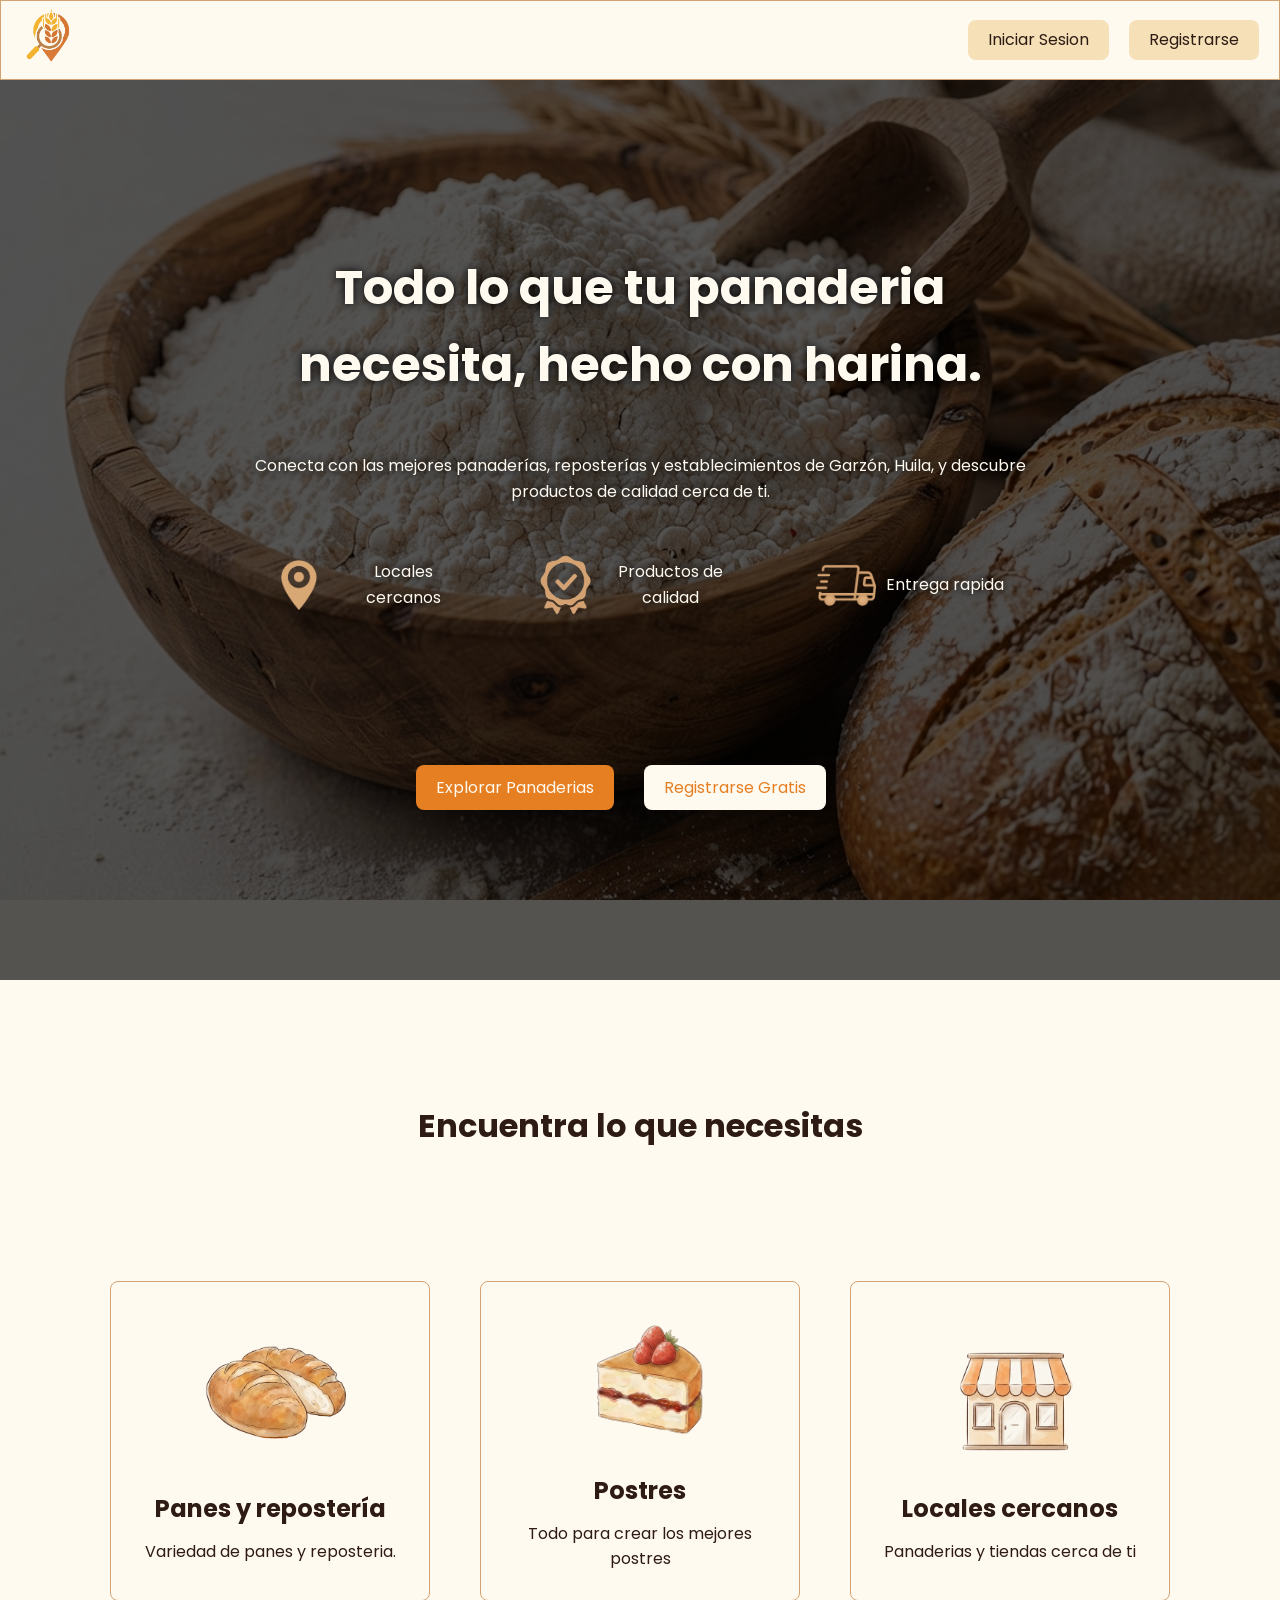
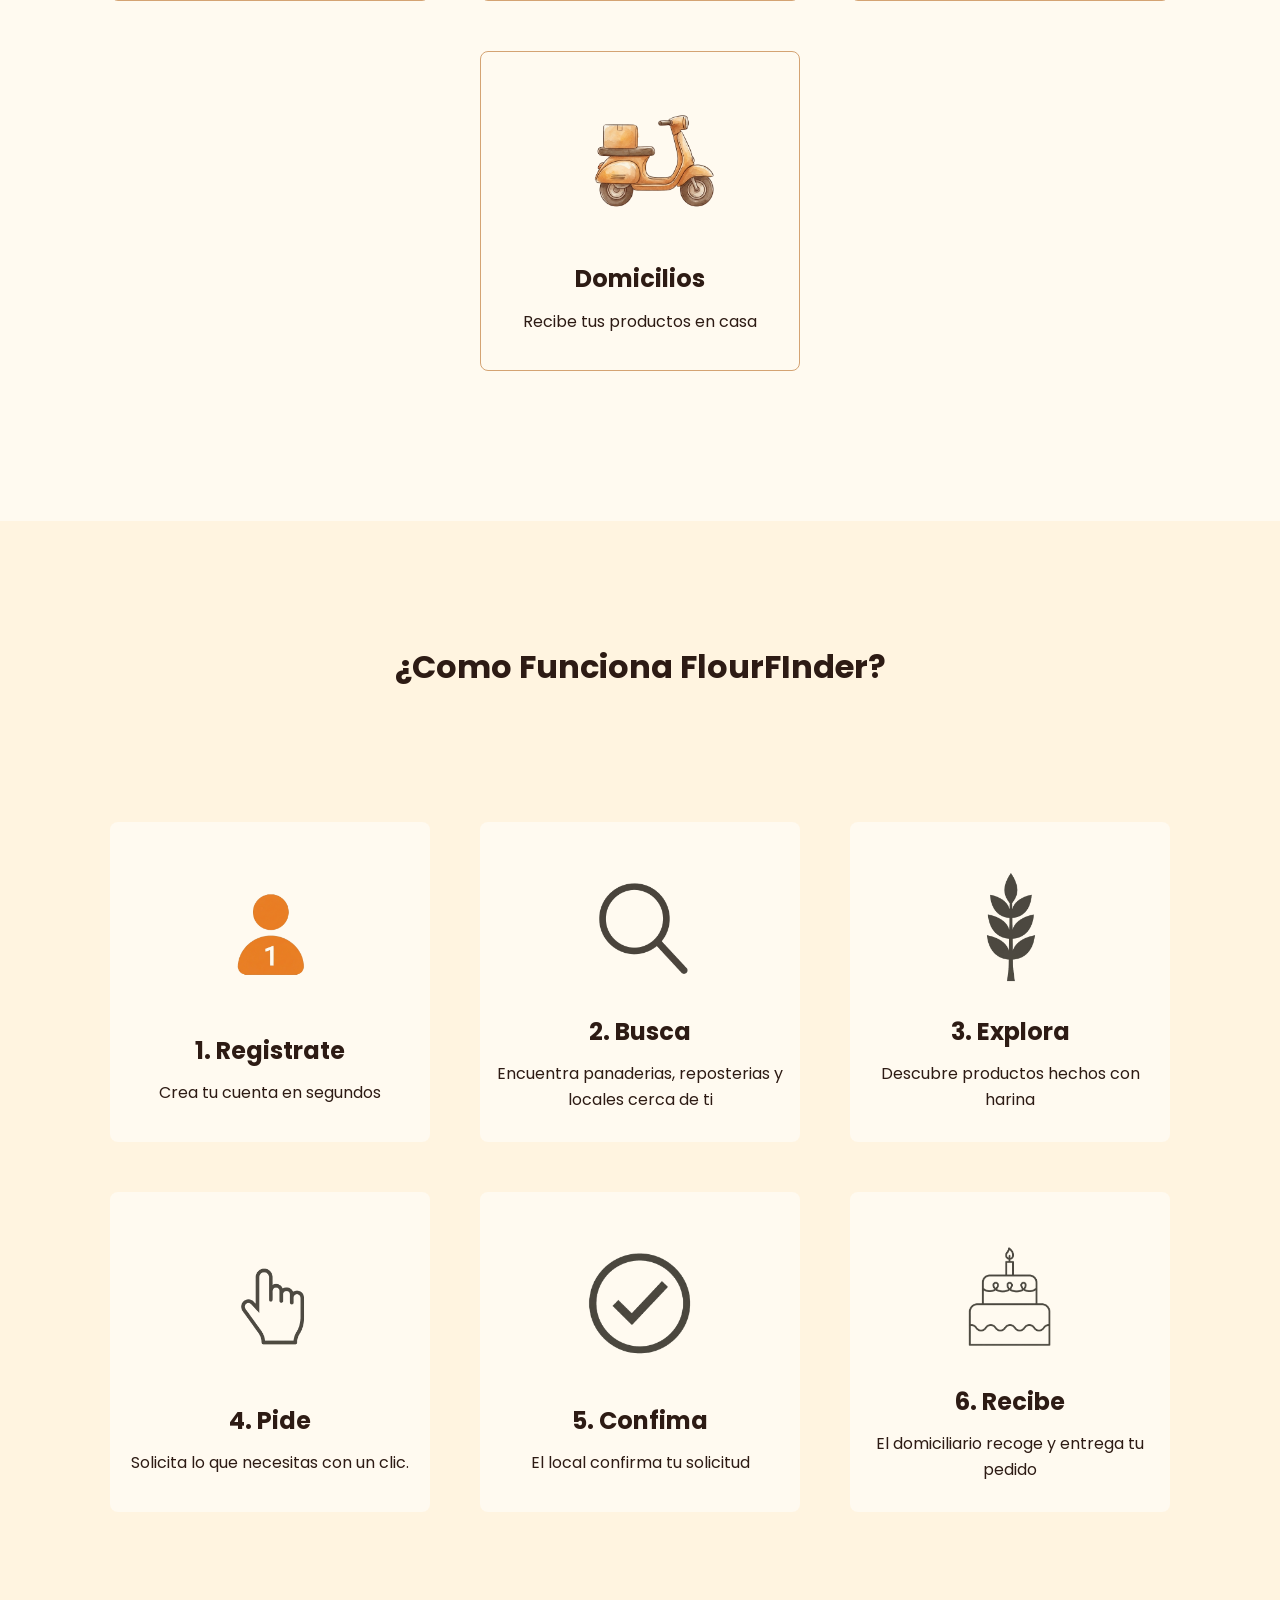
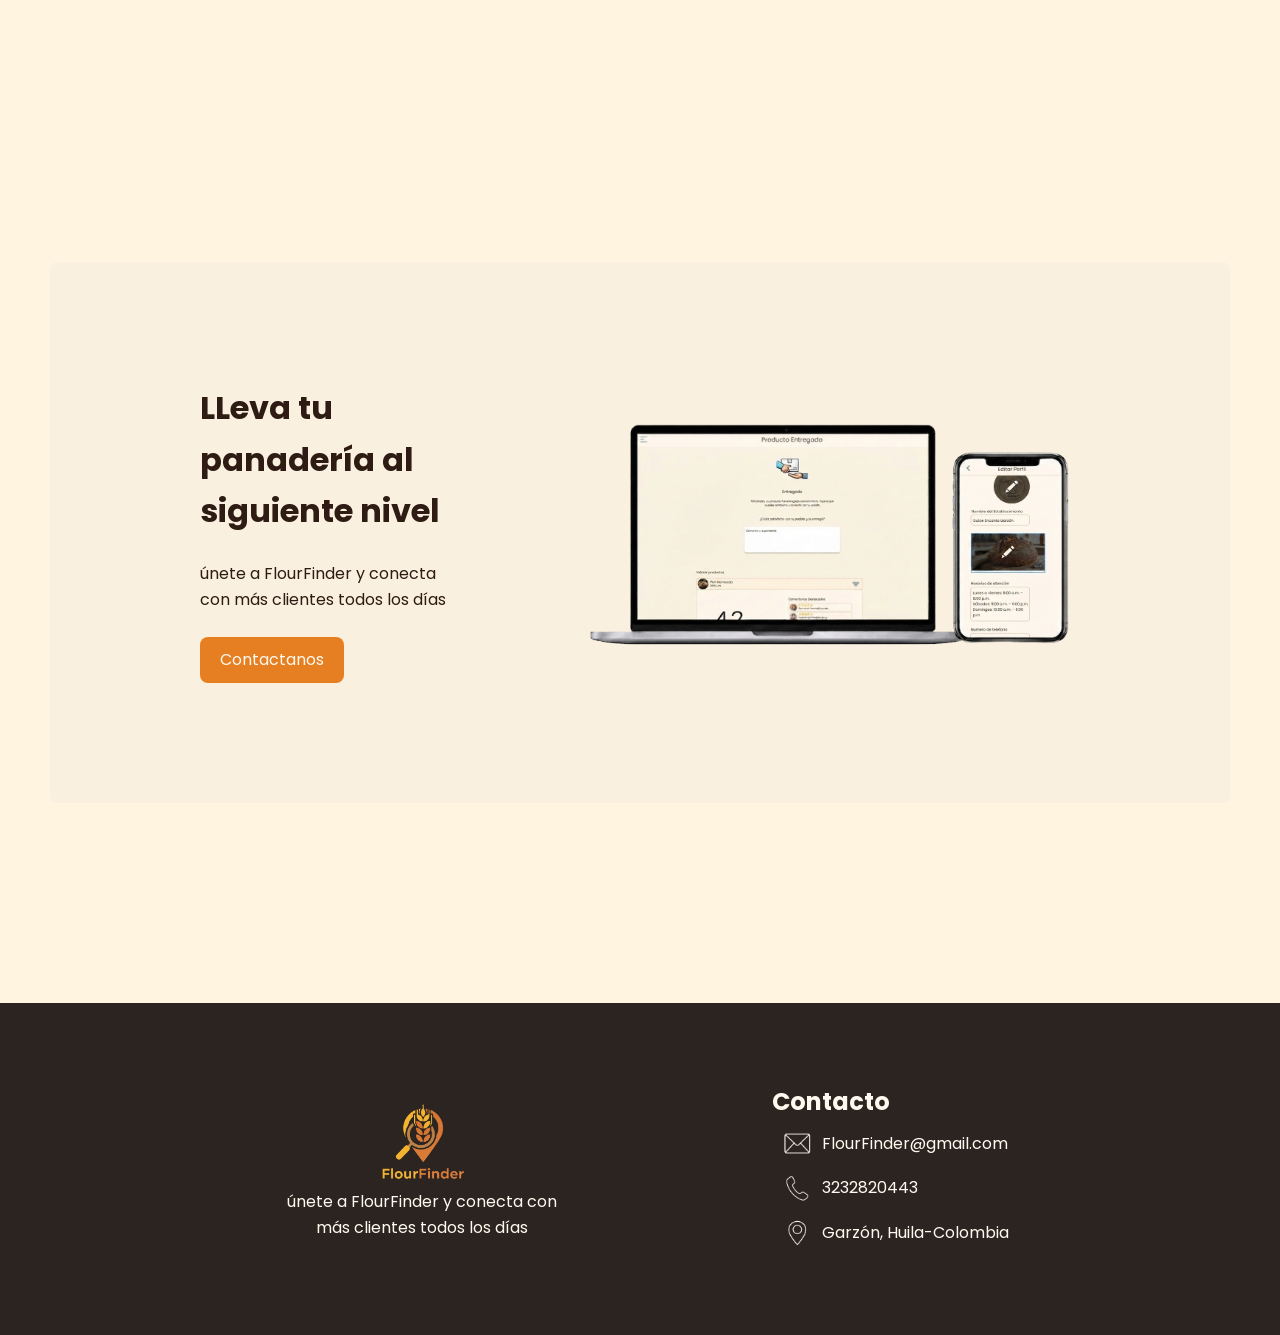
==== index.html @ d79b51ce "Primero Carga Proyecto sin acabar" ====
<!DOCTYPE html>
<html lang="es">

<head>
    <meta charset="UTF-8">
    <meta name="viewport" content="width=device-width, initial-scale=1.0">
    <link rel="preconnect" href="https://fonts.googleapis.com">
    <link rel="preconnect" href="https://fonts.gstatic.com" crossorigin>
    <link
        href="https://fonts.googleapis.com/css2?family=Poppins:ital,wght@0,100;0,200;0,300;0,400;0,500;0,600;0,700;0,800;0,900;1,100;1,200;1,300;1,400;1,500;1,600;1,700;1,800;1,900&display=swap"
        rel="stylesheet">
    <link rel="stylesheet" href="css/style.css">
    <title>FlourFinder</title>
</head>

<body>
    <!--Barra superior-->
    <header>
        <nav class="bar">
            <a href="#" class="enlase-inicio">
                <img src="img/MuyUtilizadas/FlourFinderLogo.png" alt="Logo FlourFinder">
            </a>
            <div class="opciones-botones">
                <a href="pages/iniciarSesion.html" class="a-btn">Iniciar Sesion</a>
                <a href="pages/registro.html" class="a-btn">Registrarse</a>
            </div>
        </nav>
    </header>
    <main>


        <!--Seccion Inicio-->

        <section id="section-inicio" class="section-inicio">
            <div class="tranparenciaOscura">
                <div class="contenedor-contenido">
                    <h1 class="titulo">Todo lo que tu panaderia necesita, hecho con harina.</h1>
                    <p class="description-principal">Conecta con las mejores panaderías, reposterías y establecimientos
                        de
                        Garzón, Huila, y descubre productos de calidad cerca de ti.</p>
                    <div class="mini-cualidades">
                        <div class="cualidad">
                            <img src="img/landingPage/IconoUbicacion.png" alt="">
                            <p>Locales cercanos</p>
                        </div>
                        <div class="cualidad">
                            <img src="img/landingPage/IconoVerificado.png" alt="">
                            <p>Productos de calidad</p>
                        </div>
                        <div class="cualidad">
                            <img src="img/landingPage/carroDeEntregas.png" alt="">
                            <p>Entrega rapida</p>
                        </div>
                    </div>
                    <div class="principal-buttons">
                        <a href="#" id="btn1" class="a-btn">Explorar Panaderias</a>
                        <a href="pages/registro.html" id="btn2" class="a-btn">Registrarse Gratis</a>>
                    </div>
                </div>
            </div>
        </section>



        <!--Sección Explora-->

        <section id="explora" class="section-explora">
            <h2>Encuentra lo que necesitas</h2>
            <div class="contenido">
                <div class="target">
                    <img src="img/landingPage/explora/PanLogo.png" alt="">
                    <div class="contenido-textual">
                        <h3>Panes y repostería</h3>
                        <p>Variedad de panes y reposteria.</p>
                    </div>
                </div>
                <div class="target">
                    <img src="img/landingPage/explora/Tortalogo.png" alt="">
                    <div class="contenido-textual">
                        <h3>Postres</h3>
                        <p>Todo para crear los mejores postres</p>
                    </div>
                </div>
                <div class="target">
                    <img src="img/landingPage/explora/EstablecimientoExploararimg.png" alt="">
                    <div class="contenido-textual">
                        <h3>Locales cercanos</h3>
                        <p>Panaderias y tiendas cerca de ti</p>
                    </div>
                </div>
                <div class="target">
                    <img src="img/landingPage/explora/MotoLogo.png" alt="">
                    <div class="contenido-textual">
                        <h3>Domicilios</h3>
                        <p>Recibe tus productos en casa</p>
                    </div>
                </div>
            </div>
        </section>


        <!--Como Funciona-->

        <section id="funcionamiento" class="section-funcionamiento">
            <h2>¿Como Funciona FlourFInder?</h2>
            <div class="contenido">
                <div class="target">
                    <img src="img/landingPage/funcionamiento/iconoPersona.png" alt="">
                    <div class="contenido-textual">
                        <h3>1. Registrate</h3>
                        <p>Crea tu cuenta en segundos</p>
                    </div>
                </div>
                <div class="target">
                    <img src="img/landingPage/funcionamiento/iconSearch.png" alt="">
                    <div class="contenido-textual">
                        <h3>2. Busca</h3>
                        <p>Encuentra panaderias, reposterias y locales cerca de ti</p>
                    </div>
                </div>
                <div class="target">
                    <img src="img/landingPage/funcionamiento/iconTrigo.png" alt="">
                    <div class="contenido-textual">
                        <h3>3. Explora</h3>
                        <p>Descubre productos hechos con harina</p>
                    </div>
                </div>
                <div class="target">
                    <img src="img/landingPage/funcionamiento/dedoSeleccionar.png" alt="">
                    <div class="contenido-textual">
                        <h3>4. Pide</h3>
                        <p>Solicita lo que necesitas con un clic.</p>
                    </div>
                </div>
                <div class="target">
                    <img src="img/landingPage/funcionamiento/check.png" alt="">
                    <div class="contenido-textual">
                        <h3>5. Confima</h3>
                        <p>El local confirma tu solicitud</p>
                    </div>
                </div>
                <div class="target">
                    <img src="img/landingPage/funcionamiento/IconPastel.png" alt="">
                    <div class="contenido-textual">
                        <h3>6. Recibe</h3>
                        <p>El domiciliario recoge y entrega tu pedido</p>
                    </div>
                </div>
            </div>
        </section>



        <!--Seccion Contactanos-->

        <section id="contactanos" class="section-contactanos">
            <div class="contenido">
                <div class="contenido-textual">
                    <h2>LLeva tu panadería al siguiente nivel</h2>
                    <p>únete a FlourFinder y conecta con más clientes todos los días</p>
                    <a href="#" class="a-btn">Contactanos</a>
                </div>
                <div class="div-img">
                    <img src="img/landingPage/contactanos/imgDispositivosFlourFinder.png" alt="">
                </div>
            </div>
        </section>
    </main>


    <!--Footer-->

    <footer>
        <div class="text-invitacion">
            <img src="img/MuyUtilizadas/FlourFinder.png" alt="">
            <p>únete a FlourFinder y conecta con más clientes todos los días</p>
        </div>
        <div class="formas-contacto">
            <h3>Contacto</h3>
            <div class="contacto">
                <img src="img/landingPage/footer/iconoGmail.png" alt="">
                <p>FlourFinder@gmail.com</p>
            </div>
            <div class="contacto">
                <img src="img/landingPage/footer/iconTelefono.png" alt="">
                <p>3232820443</p>
            </div>
            <div class="contacto">
                <img src="img/landingPage/footer/iconoUbicacion.png" alt="">
                <p>Garzón, Huila-Colombia</p>
            </div>
        </div>
    </footer>
</body>

</html>
---- css/style.css ----
html {
    font-size: 16px;
}

*{
    box-sizing: border-box;
    margin: 0;
    padding: 0;
}

body {
    font-family: "Poppins", sans-serif;
    font-weight: 400;
    font-size: 1rem;
    background-color: #FFFAF0;
    color: #2D1B14;
    line-height: 1.6;
}

button, input {
    font-size: inherit;
}

/*----------Landing Page--------------*/


/*Barra de navegación*/

.bar {
    position: fixed;
    background-color: #FFFAF0;
    width: 100%;
    display: flex;
    justify-content: space-between;
    align-items: center;
    padding: 10px 20px;
    border: 1px solid #D4A373;
    z-index: 99;
    height: 80px;
}

.bar .enlase-inicio {
    max-width: 60px;
    width: 100%;
    opacity: 0;
    animation: aparecer 1s ease forwards;
    animation-delay: 0.5s;
    transition: 0.5s ease;
}

.bar .enlase-inicio:hover{
    scale: 1.05;
}

.bar .enlase-inicio img{
    width: 100%;
    object-fit: contain;
}

.bar .opciones-botones {
    display: flex;
    justify-content: space-evenly;
    align-items: center;
    gap: 20px;
    opacity: 0;
    animation: aparecer 1s ease forwards;
    animation-delay: 0.5s;
}

.bar .opciones-botones .a-btn{
    text-decoration: none;
    padding: 7px 20px;
    border-radius: 8px;
    font-size: 1rem;
    background-color: #F5E0B7;
    color: inherit;
    transition: 0.5s ease;
}

.bar .opciones-botones .a-btn:hover{
    transform: scale(1.05);
    box-shadow: 0 4px 10px #2D1B1426;
    background-color: #e4c9a5;
}



/*Seccion Inicio*/

main {
    padding-top: 80px;
}

.section-inicio {
    background-image: url(/img/landingPage/FondoPrincipal.jpeg);
    background-attachment: fixed;
    background-size: cover;
    background-position: center;
    min-height: 100vh;
}

.section-inicio .tranparenciaOscura{
    background-color: #000a;
    min-width: 100%;
    min-height: 100vh;
    display: flex;
    justify-content: center;
    align-items: center;
    padding: 90px 5px;
}

.section-inicio .tranparenciaOscura .contenedor-contenido {
    max-width: 800px;
    width: 100%;
    min-height: 100 svh;
    display: flex;
    flex-direction: column;
    align-items: center;
    justify-content: center;
    gap: 50px;
    opacity: 0;
    animation: aparecer 1s ease forwards;
    animation-delay: 0.5s;
}

.section-inicio .tranparenciaOscura .contenedor-contenido .titulo {
    color: #FFFAF0;
    text-align: center;
    font-size: 3rem;
    text-shadow: 0 0 10px #000;
}

.section-inicio .tranparenciaOscura .contenedor-contenido .description-principal{
    color: #FFFAF0;
    text-align: center;
    text-shadow: 0 0 10px #000;
}

.section-inicio .tranparenciaOscura .contenedor-contenido .mini-cualidades {
    display: flex;
    gap: 70px;
}

.section-inicio .tranparenciaOscura .contenedor-contenido .mini-cualidades .cualidad {
    display: flex;
    justify-content: center;
    align-items: center;
    width: 200px;
    gap: 10px;
}

.section-inicio .tranparenciaOscura .contenedor-contenido .mini-cualidades .cualidad img{
    width: 60px;
    height: 60px;
    object-fit: contain;
}

.section-inicio .tranparenciaOscura .contenedor-contenido .mini-cualidades .cualidad p{
    color: #FFFAF0;
    text-align: center;
    text-shadow: 0 0 10px #000;
}

.section-inicio .tranparenciaOscura .contenedor-contenido .principal-buttons {
    display: flex;
    text-align: center;
    align-items: center;
    gap: 30px;
    margin-top: 100px;
}

.section-inicio .tranparenciaOscura .contenedor-contenido .principal-buttons .a-btn{
    padding: 10px 20px;
    border: none;
    border-radius: 8px;
    font-size: 1rem;
    transition: 0.5s ease;
    text-decoration: none;
}

.section-inicio .tranparenciaOscura .contenedor-contenido .principal-buttons .a-btn:hover {
    transform: scale(1.08);
    box-shadow: 0 4px 10px #2D1B1426;
}

.section-inicio .tranparenciaOscura .contenedor-contenido .principal-buttons #btn1 {
    background-color: #E67E22;
    color: #FFFAF0;
}

.section-inicio .tranparenciaOscura .contenedor-contenido .principal-buttons #btn2 {
    background-color: #FFFAF0;
    color: #E67E22;
} 



/*Seccion Explora*/

.section-explora {
    display: flex;
    flex-direction: column;
    justify-content: center;
    align-items: center;
    gap: 100px;
    padding: 120px 10px;
}

.section-explora h2{
    font-size: 2rem;
    opacity: 0;
    animation: aparecer 1s ease forwards;
    animation-delay: 0.5s;
}

.section-explora .contenido{
    display: flex;
    justify-content: center;
    align-items: center;
    flex-wrap: wrap;
    gap: 50px;
    padding: 30px 10px;
    width: 100%;
}

.section-explora .contenido .target{
    display: grid;
    grid-template-columns: 1fr;
    gap: 10px;
    border: 1px solid #D4A373;
    padding: 30px 15px;
    border-radius: 8px;
    transition: 0.5s ease;
    opacity: 0;
    animation: aparecer 1s ease forwards;
    animation-delay: 0.5s;
    width: 320px;
    height: 320px;
}

.section-explora .contenido .target:hover{
    scale: 1.05;
}

.section-explora .contenido .target img{
    max-width: 300px;
    width: 100%;
    height: 150px;
    object-fit: contain;
    margin: auto;
}

.section-explora .contenido .target .contenido-textual{
    display: flex;
    flex-direction: column;
    justify-content: center;
    align-items: center;
    gap: 10px;
}

.section-explora .contenido .target .contenido-textual h3 {
    text-align: center;
    font-size: 1.5rem;
}

.section-explora .contenido .target .contenido-textual p {
    text-align: center;
}


/*Section Funcionamiento*/


.section-funcionamiento {
    background-color: #FFF4E0;
    display: flex;
    flex-direction: column;
    justify-content: center;
    align-items: center;
    gap: 100px;
    padding: 120px 10px;
}

.section-funcionamiento h2{
    font-size: 2rem;
    opacity: 0;
    animation: aparecer 1s ease forwards;
    animation-delay: 0.5s;
}

.section-funcionamiento .contenido{
    display: flex;
    justify-content: center;
    align-items: center;
    flex-wrap: wrap;
    gap: 50px;
    padding: 30px 10px;
    width: 100%;
}

.section-funcionamiento .contenido .target{
    background-color: #FFFAF0;
    display: grid;
    grid-template-columns: 1fr;
    gap: 10px;
    padding: 30px 15px;
    border-radius: 8px;
    transition: 0.5s ease;
    opacity: 0;
    animation: aparecer 1s ease forwards;
    animation-delay: 0.5s;
    width: 320px;
    height: 320px;
}

.section-funcionamiento .contenido .target:hover{
    scale: 1.05;
}

.section-funcionamiento .contenido .target img{
    max-width: 300px;
    width: 100%;
    height: 150px;
    object-fit: contain;
    margin: auto;
}

.section-funcionamiento .contenido .target .contenido-textual{
    display: flex;
    flex-direction: column;
    justify-content: center;
    align-items: center;
    gap: 10px;
}

.section-funcionamiento .contenido .target .contenido-textual h3 {
    text-align: center;
    font-size: 1.5rem;
}

.section-funcionamiento .contenido .target .contenido-textual p{
    text-align: center;
}




/*Seccion contactanos*/

.section-contactanos{
    background-color: #FFF4E0;
    display: flex;
    justify-content: center;
    align-items: center;
    padding: 200px 50px;
}

.section-contactanos .contenido{
    display: flex;
    background-color: #FAF0DF;
    gap: 120px;
    justify-content: center;
    align-items: center;
    padding: 120px 150px;
    border-radius: 8px;
    opacity: 0;
    animation: aparecer 1s ease forwards;
    animation-delay: 0.5s;
}

.section-contactanos .contenido .contenido-textual{
    display: flex;
    flex-direction: column;
    align-items: start;
    max-width: 350px;
    gap: 25px;
}

.section-contactanos .contenido .contenido-textual h2{
    font-size: 2rem;
}

.section-contactanos .contenido .contenido-textual .a-btn{
    font-size: 1rem;
    padding: 10px 20px;
    border: none;
    border-radius: 8px;
    background-color: #E67E22;
    color: #FFFAF0;
    transition: 0.5s;
    text-decoration: none;
}

.section-contactanos .contenido .contenido-textual .a-btn:hover{
    transform: scale(1.05);
    box-shadow: 0 4px 10px #2D1B1426;
}

.section-contactanos .contenido .div-img{
    display: flex;
    align-items: center;
    justify-content: center;
}

.section-contactanos .contenido .div-img img{
    width: 500px;
}


/*Footer*/

footer{
    background-color: #2C2420;
    display: flex;
    justify-content: center;
    align-items: center;
    gap: 200px;
    padding: 80px 5px;
}

footer .text-invitacion{
    display: flex;
    flex-direction: column;
    justify-content: center;
    align-items: center;
    width: 300px;
    opacity: 0;
    animation: aparecer 1s ease forwards;
    animation-delay: 0.5s;
}

footer .text-invitacion img{
    width: 100px;
    object-fit: contain;
}

footer .text-invitacion p{
    color: #FFFAF0;
    text-align: center;
}

footer .formas-contacto {
    display: flex;
    flex-direction: column;
    justify-content: center;
    align-items: flex-start;
    opacity: 0;
    animation: aparecer 1s ease forwards;
    animation-delay: 0.5s;
}

footer .formas-contacto h3{
    color: #FFFAF0;
    font-size: 1.5rem;
}

footer .formas-contacto .contacto {
    display: flex;
    align-items: center;
    justify-content: center;
}

footer .formas-contacto .contacto img{
    width: 50px;
    object-fit: contain;
}

footer .formas-contacto .contacto p{
    color: #FFFAF0;
}










/*----------Animaciones--------------*/

@keyframes aparecer {
    from {
        opacity: 0;
        transform: translateY(20px);
    }

    to {
        opacity: 1;
        transform: translateY(0);
    }
}
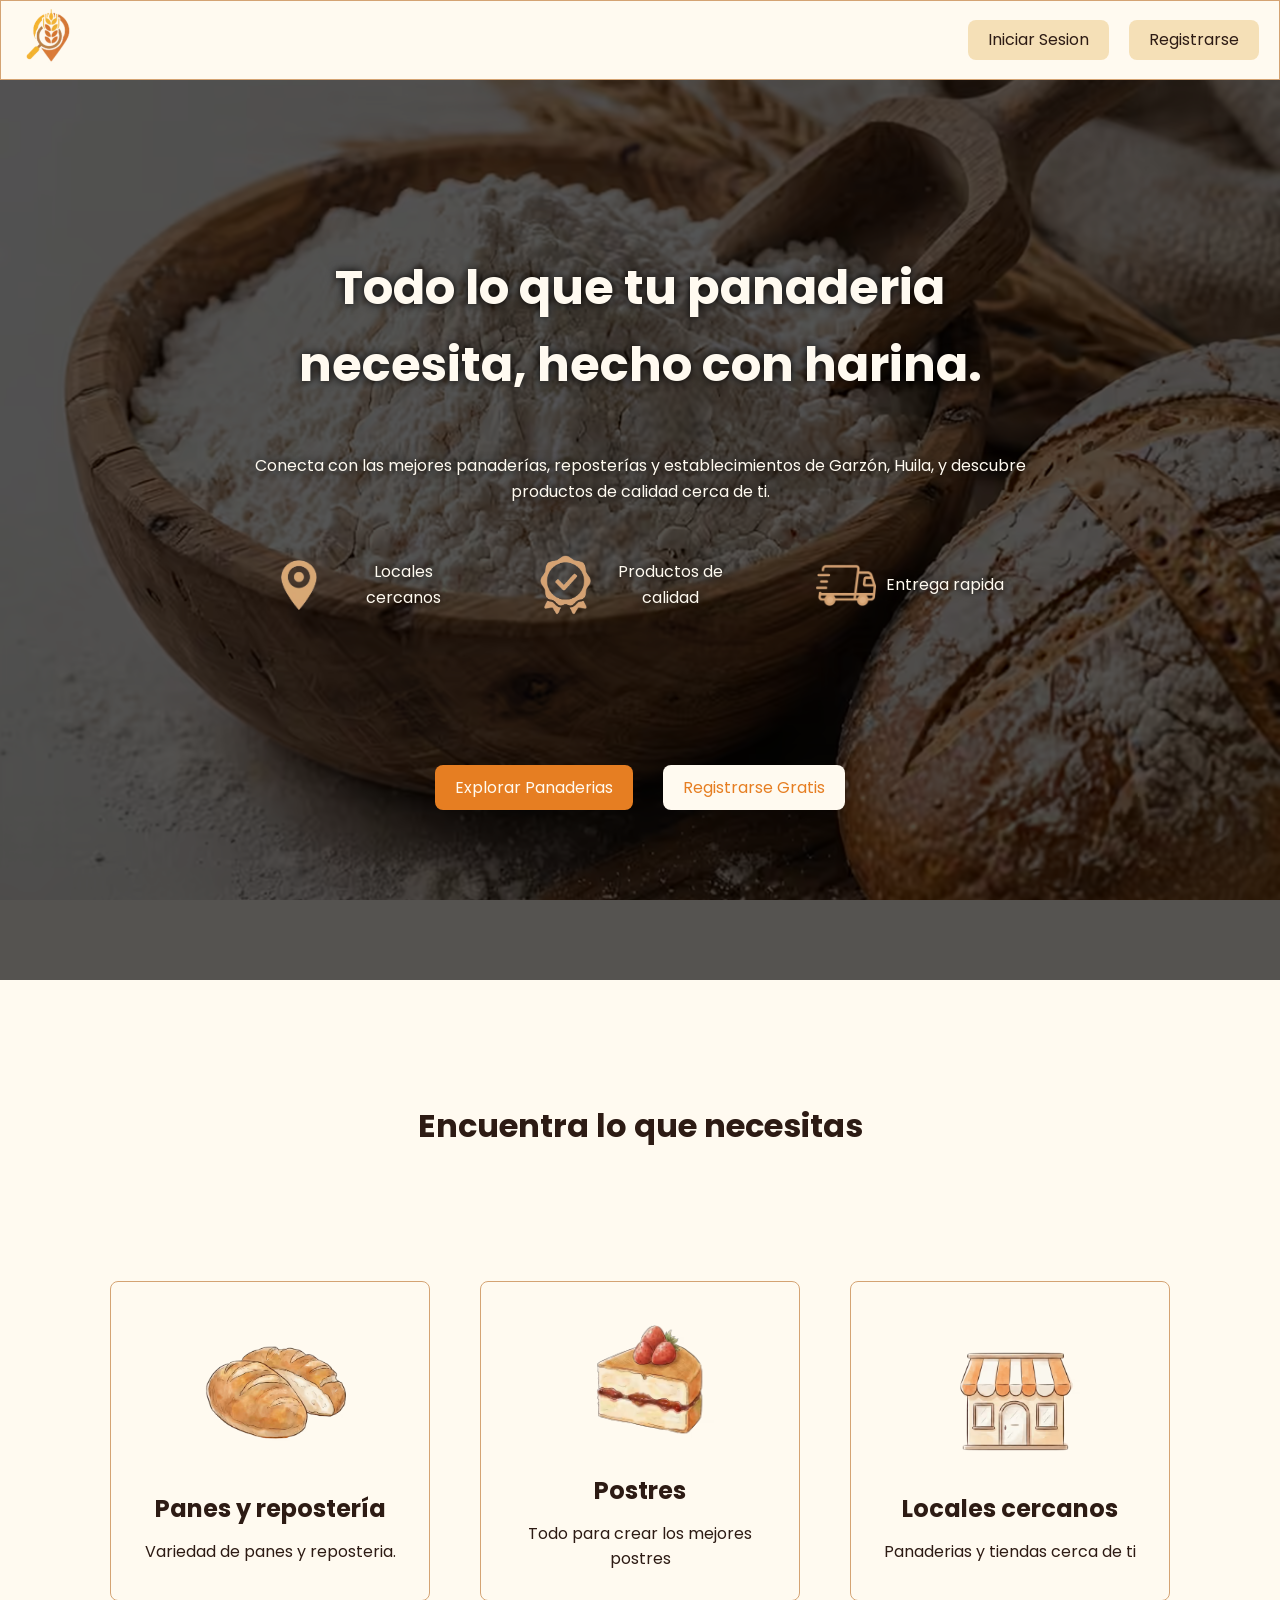
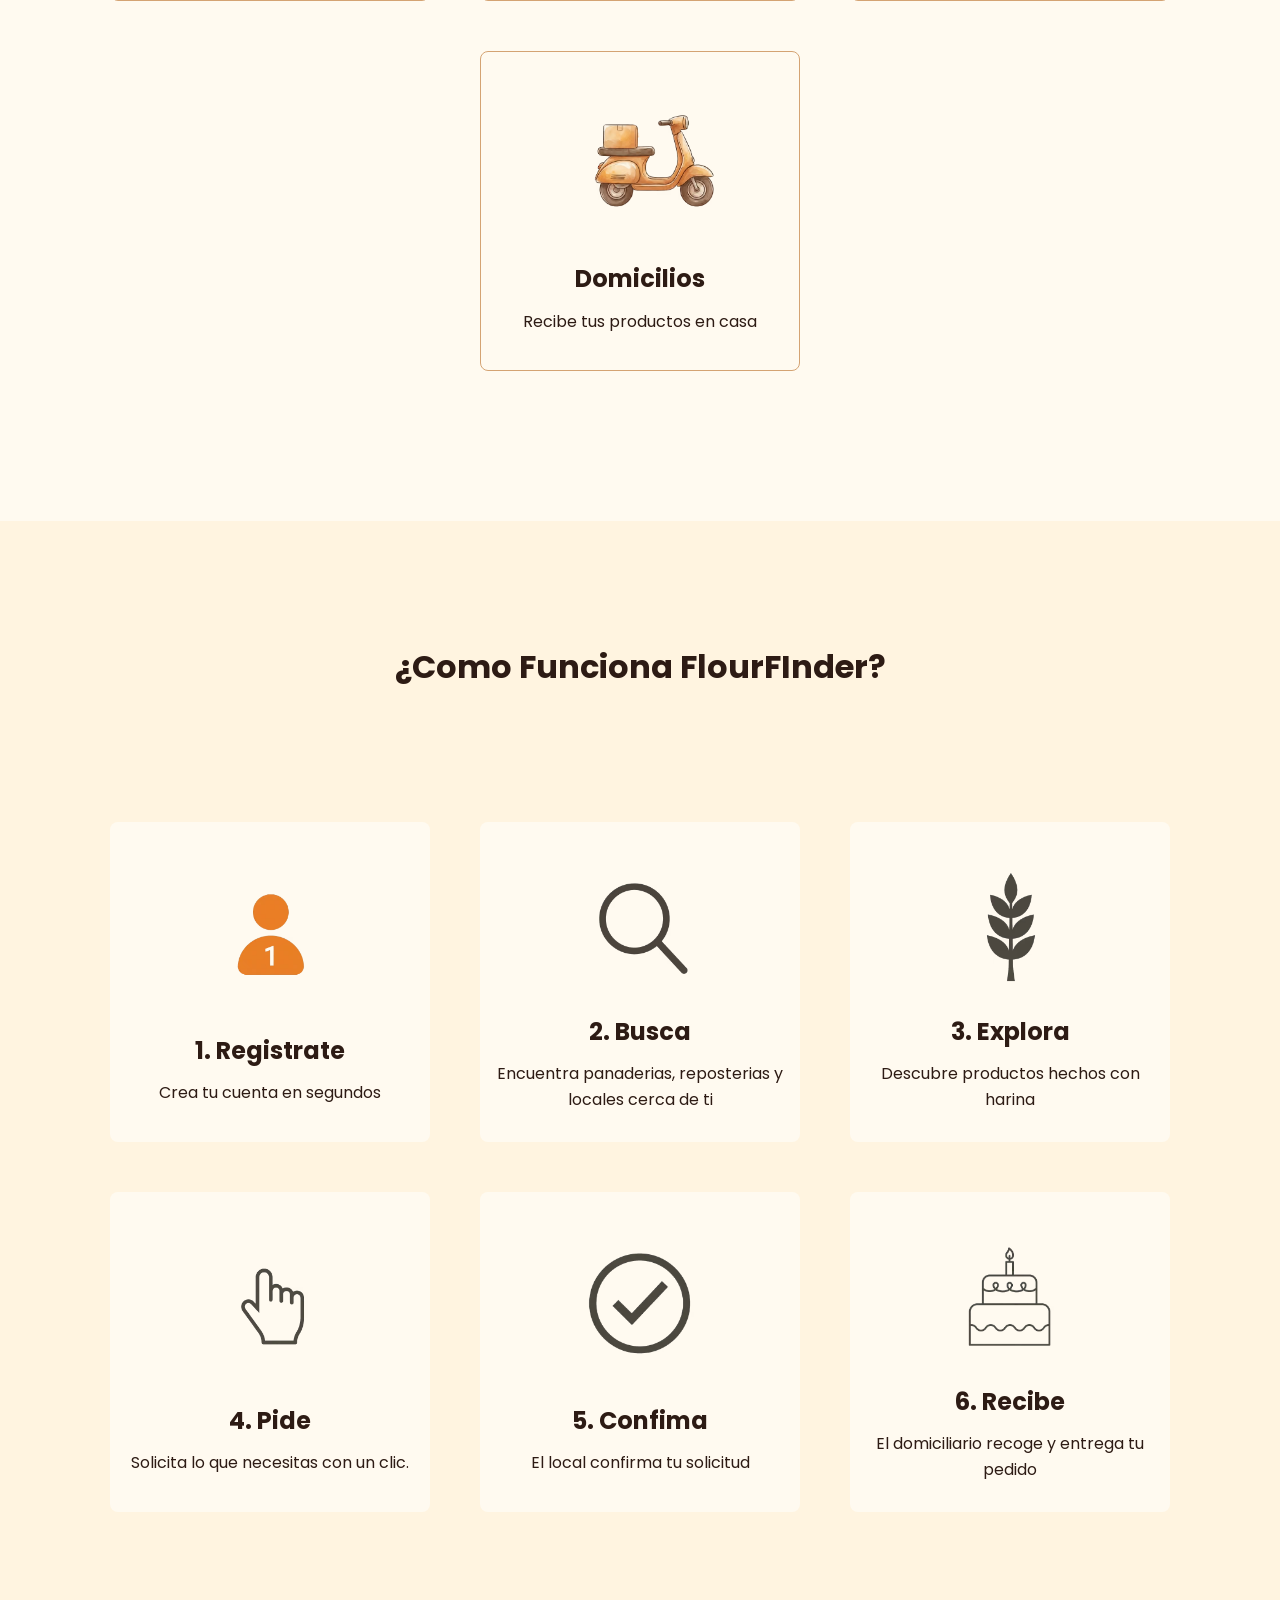
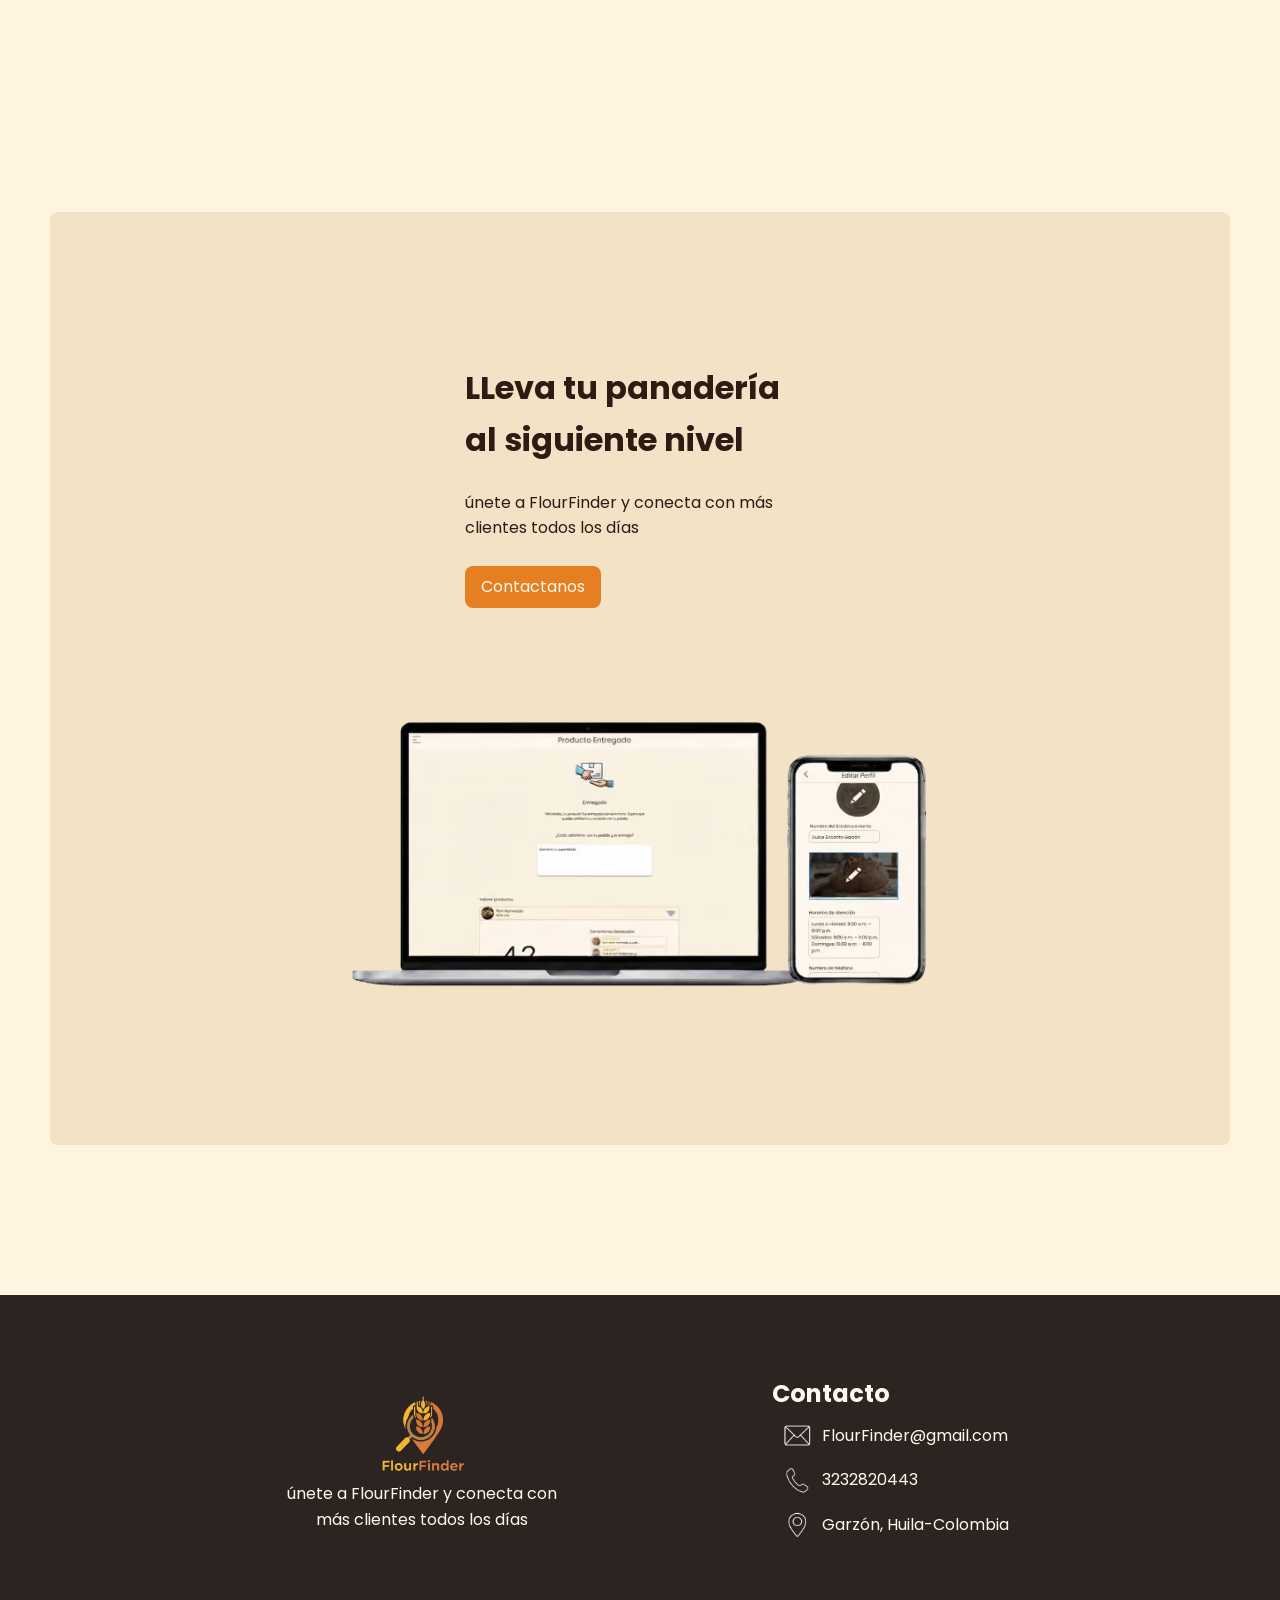
==== commit 45796f41: "Se terminó el JS de registro e inicio de sesión con sus respectivas secciones. Se agregó una nueva p" ====
--- a/index.html
+++ b/index.html
@@ -18,7 +18,7 @@
     <header>
         <nav class="bar">
             <a href="#" class="enlase-inicio">
-                <img src="img/MuyUtilizadas/FlourFinderLogo.png" alt="Logo FlourFinder">
+                <img src="img/MuyUtilizadas/FlourFinderLogo.avif" alt="Logo FlourFinder">
             </a>
             <div class="opciones-botones">
                 <a href="pages/iniciarSesion.html" class="a-btn">Iniciar Sesion</a>
@@ -40,21 +40,21 @@
                         Garzón, Huila, y descubre productos de calidad cerca de ti.</p>
                     <div class="mini-cualidades">
                         <div class="cualidad">
-                            <img src="img/landingPage/IconoUbicacion.png" alt="">
+                            <img src="img/landingPage/IconoUbicacion.avif" alt="">
                             <p>Locales cercanos</p>
                         </div>
                         <div class="cualidad">
-                            <img src="img/landingPage/IconoVerificado.png" alt="">
+                            <img src="img/landingPage/IconoVerificado.avif" alt="">
                             <p>Productos de calidad</p>
                         </div>
                         <div class="cualidad">
-                            <img src="img/landingPage/carroDeEntregas.png" alt="">
+                            <img src="img/landingPage/carroDeEntregas.avif" alt="">
                             <p>Entrega rapida</p>
                         </div>
                     </div>
                     <div class="principal-buttons">
                         <a href="#" id="btn1" class="a-btn">Explorar Panaderias</a>
-                        <a href="pages/registro.html" id="btn2" class="a-btn">Registrarse Gratis</a>>
+                        <a href="pages/registro.html" id="btn2" class="a-btn">Registrarse Gratis</a>
                     </div>
                 </div>
             </div>
@@ -68,28 +68,28 @@
             <h2>Encuentra lo que necesitas</h2>
             <div class="contenido">
                 <div class="target">
-                    <img src="img/landingPage/explora/PanLogo.png" alt="">
+                    <img src="img/landingPage/explora/PanLogo.avif" alt="">
                     <div class="contenido-textual">
                         <h3>Panes y repostería</h3>
                         <p>Variedad de panes y reposteria.</p>
                     </div>
                 </div>
                 <div class="target">
-                    <img src="img/landingPage/explora/Tortalogo.png" alt="">
+                    <img src="img/landingPage/explora/Tortalogo.avif" alt="">
                     <div class="contenido-textual">
                         <h3>Postres</h3>
                         <p>Todo para crear los mejores postres</p>
                     </div>
                 </div>
                 <div class="target">
-                    <img src="img/landingPage/explora/EstablecimientoExploararimg.png" alt="">
+                    <img src="img/landingPage/explora/EstablecimientoExploararimg.avif" alt="">
                     <div class="contenido-textual">
                         <h3>Locales cercanos</h3>
                         <p>Panaderias y tiendas cerca de ti</p>
                     </div>
                 </div>
                 <div class="target">
-                    <img src="img/landingPage/explora/MotoLogo.png" alt="">
+                    <img src="img/landingPage/explora/MotoLogo.avif" alt="">
                     <div class="contenido-textual">
                         <h3>Domicilios</h3>
                         <p>Recibe tus productos en casa</p>
@@ -105,42 +105,42 @@
             <h2>¿Como Funciona FlourFInder?</h2>
             <div class="contenido">
                 <div class="target">
-                    <img src="img/landingPage/funcionamiento/iconoPersona.png" alt="">
+                    <img src="img/landingPage/funcionamiento/iconoPersona.avif" alt="">
                     <div class="contenido-textual">
                         <h3>1. Registrate</h3>
                         <p>Crea tu cuenta en segundos</p>
                     </div>
                 </div>
                 <div class="target">
-                    <img src="img/landingPage/funcionamiento/iconSearch.png" alt="">
+                    <img src="img/landingPage/funcionamiento/iconSearch.avif" alt="">
                     <div class="contenido-textual">
                         <h3>2. Busca</h3>
                         <p>Encuentra panaderias, reposterias y locales cerca de ti</p>
                     </div>
                 </div>
                 <div class="target">
-                    <img src="img/landingPage/funcionamiento/iconTrigo.png" alt="">
+                    <img src="img/landingPage/funcionamiento/iconTrigo.avif" alt="">
                     <div class="contenido-textual">
                         <h3>3. Explora</h3>
                         <p>Descubre productos hechos con harina</p>
                     </div>
                 </div>
                 <div class="target">
-                    <img src="img/landingPage/funcionamiento/dedoSeleccionar.png" alt="">
+                    <img src="img/landingPage/funcionamiento/dedoSeleccionar.avif" alt="">
                     <div class="contenido-textual">
                         <h3>4. Pide</h3>
                         <p>Solicita lo que necesitas con un clic.</p>
                     </div>
                 </div>
                 <div class="target">
-                    <img src="img/landingPage/funcionamiento/check.png" alt="">
+                    <img src="img/landingPage/funcionamiento/check.avif" alt="">
                     <div class="contenido-textual">
                         <h3>5. Confima</h3>
                         <p>El local confirma tu solicitud</p>
                     </div>
                 </div>
                 <div class="target">
-                    <img src="img/landingPage/funcionamiento/IconPastel.png" alt="">
+                    <img src="img/landingPage/funcionamiento/IconPastel.avif" alt="">
                     <div class="contenido-textual">
                         <h3>6. Recibe</h3>
                         <p>El domiciliario recoge y entrega tu pedido</p>
@@ -161,7 +161,7 @@
                     <a href="#" class="a-btn">Contactanos</a>
                 </div>
                 <div class="div-img">
-                    <img src="img/landingPage/contactanos/imgDispositivosFlourFinder.png" alt="">
+                    <img src="img/landingPage/contactanos/imgDispositivosFlourFinder.avif" alt="">
                 </div>
             </div>
         </section>
@@ -172,21 +172,21 @@
 
     <footer>
         <div class="text-invitacion">
-            <img src="img/MuyUtilizadas/FlourFinder.png" alt="">
+            <img src="img/MuyUtilizadas/FlourFinder.avif" alt="">
             <p>únete a FlourFinder y conecta con más clientes todos los días</p>
         </div>
         <div class="formas-contacto">
             <h3>Contacto</h3>
             <div class="contacto">
-                <img src="img/landingPage/footer/iconoGmail.png" alt="">
+                <img src="img/landingPage/footer/iconoGmail.avif" alt="">
                 <p>FlourFinder@gmail.com</p>
             </div>
             <div class="contacto">
-                <img src="img/landingPage/footer/iconTelefono.png" alt="">
+                <img src="img/landingPage/footer/iconTelefono.avif" alt="">
                 <p>3232820443</p>
             </div>
             <div class="contacto">
-                <img src="img/landingPage/footer/iconoUbicacion.png" alt="">
+                <img src="img/landingPage/footer/iconoUbicacion.avif" alt="">
                 <p>Garzón, Huila-Colombia</p>
             </div>
         </div>
--- a/css/style.css
+++ b/css/style.css
@@ -92,7 +92,7 @@
 }
 
 .section-inicio {
-    background-image: url(/img/landingPage/FondoPrincipal.jpeg);
+    background-image: url(/img/landingPage/FondoPrincipal.avif);
     background-attachment: fixed;
     background-size: cover;
     background-position: center;
@@ -138,6 +138,9 @@
 
 .section-inicio .tranparenciaOscura .contenedor-contenido .mini-cualidades {
     display: flex;
+    width: 100%;
+    justify-content: center;
+    flex-wrap: wrap;
     gap: 70px;
 }
 
@@ -163,10 +166,11 @@
 
 .section-inicio .tranparenciaOscura .contenedor-contenido .principal-buttons {
     display: flex;
-    text-align: center;
-    align-items: center;
+    align-items: center;
+    justify-content: center;
     gap: 30px;
     margin-top: 100px;
+    flex-wrap: wrap;
 }
 
 .section-inicio .tranparenciaOscura .contenedor-contenido .principal-buttons .a-btn{
@@ -352,20 +356,21 @@
     display: flex;
     justify-content: center;
     align-items: center;
-    padding: 200px 50px;
+    padding: 150px 50px;
 }
 
 .section-contactanos .contenido{
     display: flex;
-    background-color: #FAF0DF;
-    gap: 120px;
-    justify-content: center;
-    align-items: center;
-    padding: 120px 150px;
+    background-color: #F2E2C6;
+    gap: 100px;
+    justify-content: center;
+    align-items: center;
+    padding: 150px 150px;
     border-radius: 8px;
     opacity: 0;
     animation: aparecer 1s ease forwards;
     animation-delay: 0.5s;
+    flex-wrap: wrap;
 }
 
 .section-contactanos .contenido .contenido-textual{
@@ -382,7 +387,7 @@
 
 .section-contactanos .contenido .contenido-textual .a-btn{
     font-size: 1rem;
-    padding: 10px 20px;
+    padding: 8px 16px;
     border: none;
     border-radius: 8px;
     background-color: #E67E22;
@@ -403,7 +408,7 @@
 }
 
 .section-contactanos .contenido .div-img img{
-    width: 500px;
+    width: 600px;
 }
 
 
@@ -416,6 +421,7 @@
     align-items: center;
     gap: 200px;
     padding: 80px 5px;
+    flex-wrap: wrap;
 }
 
 footer .text-invitacion{
@@ -493,9 +499,54 @@
 }
 
 
-
-
-
-
-
-
+/*----------Animaciones--------------*/
+
+
+@media (max-width: 768px){
+    html {
+    font-size: 15px;
+    }
+    .bar{
+        padding: 10px;
+    }
+    .bar .enlase-inicio{
+        max-width: 45px;
+        width: 100%;
+    }
+    .bar .opciones-botones{
+        gap: 10px;
+    }
+    .bar .opciones-botones .a-btn{
+        padding: 5px;
+    }
+    .section-inicio .tranparenciaOscura .contenedor-contenido{
+        padding: 20px;
+    }
+    .section-inicio .tranparenciaOscura .contenedor-contenido .titulo {
+        font-size: 2.5rem;
+    }
+    .section-explora h2{
+        text-align: center;
+    }
+    .section-funcionamiento h2{
+        text-align: center;
+    }
+    /*Targeta de contactanos*/
+    .section-contactanos .contenido{
+        padding: 50px 30px;
+    }
+    .section-contactanos .contenido .contenido-textual{
+        align-items: center;
+        text-align: center;
+    }
+    /*Img de la targeta contactanos*/
+    .section-contactanos .contenido .div-img img{
+        width: 300px;
+    }
+    /*Footer*/
+    footer{
+        gap: 50px;
+    }
+}
+
+
